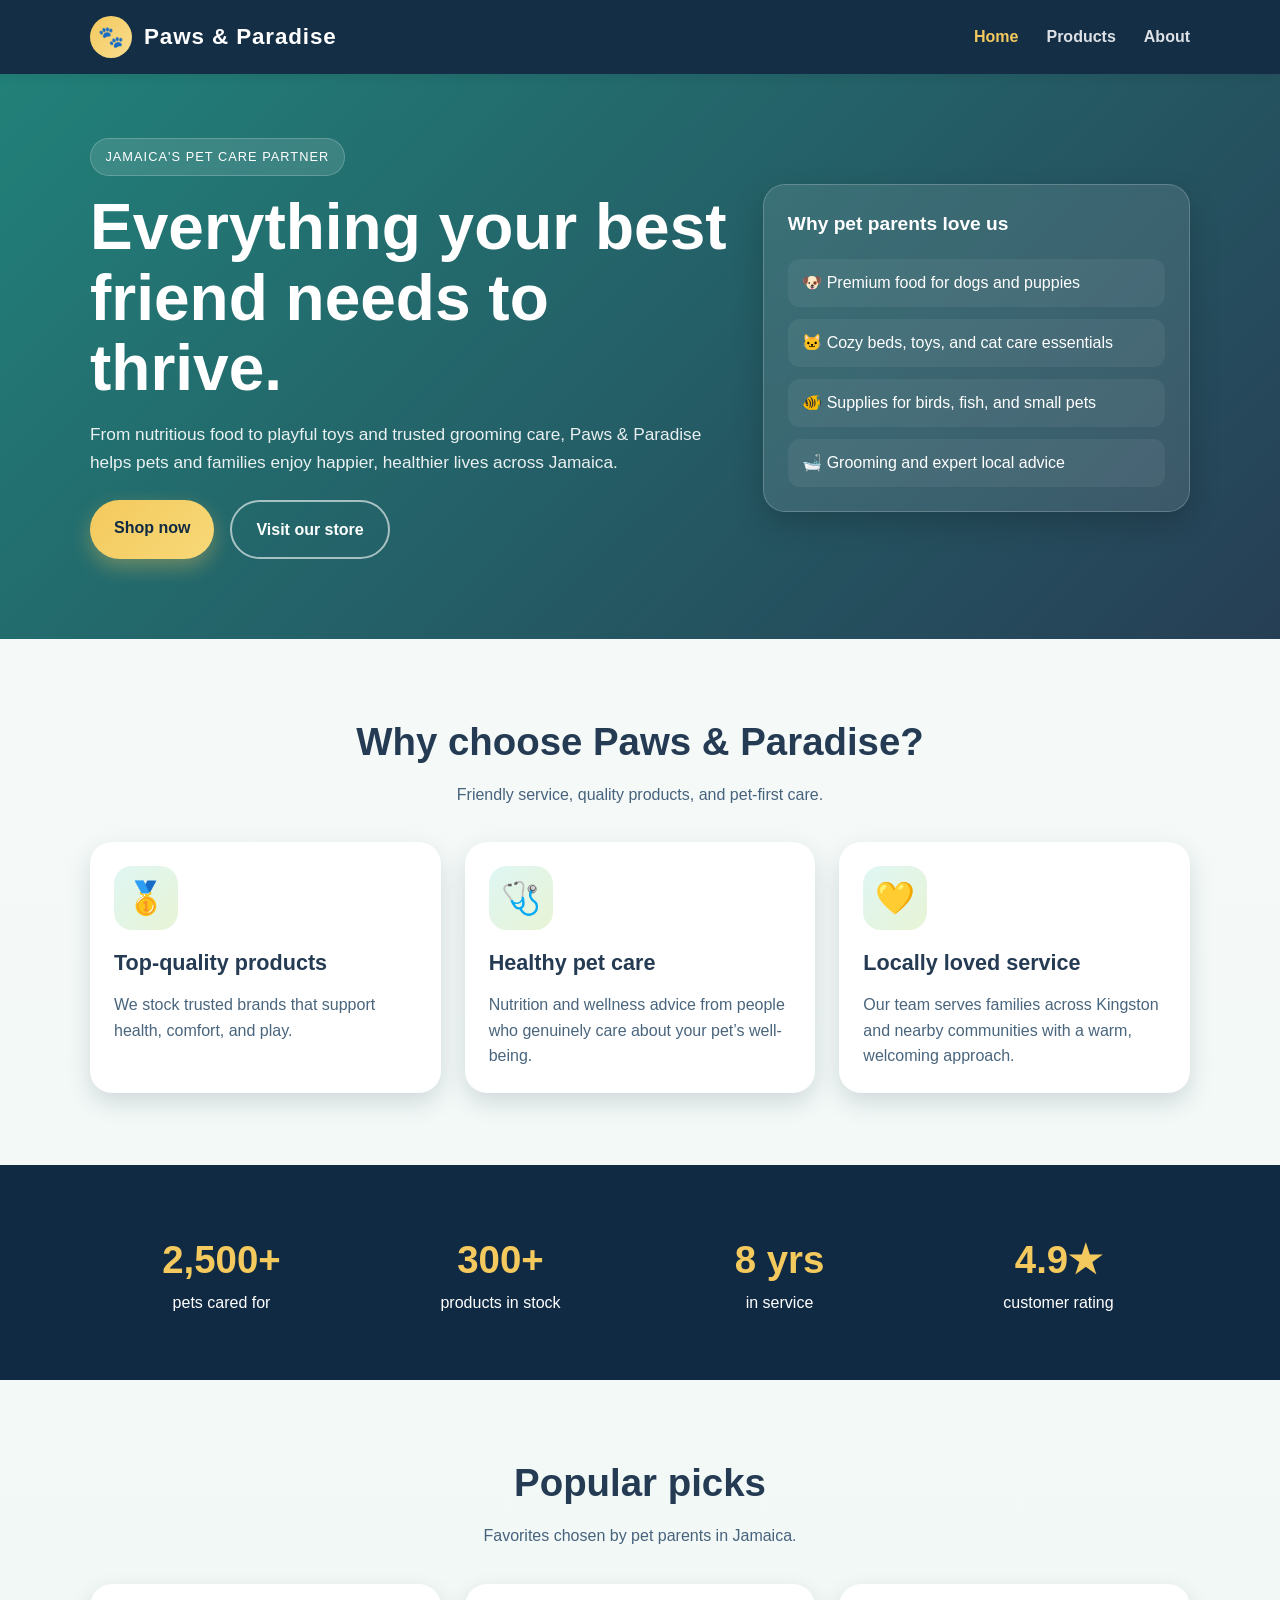
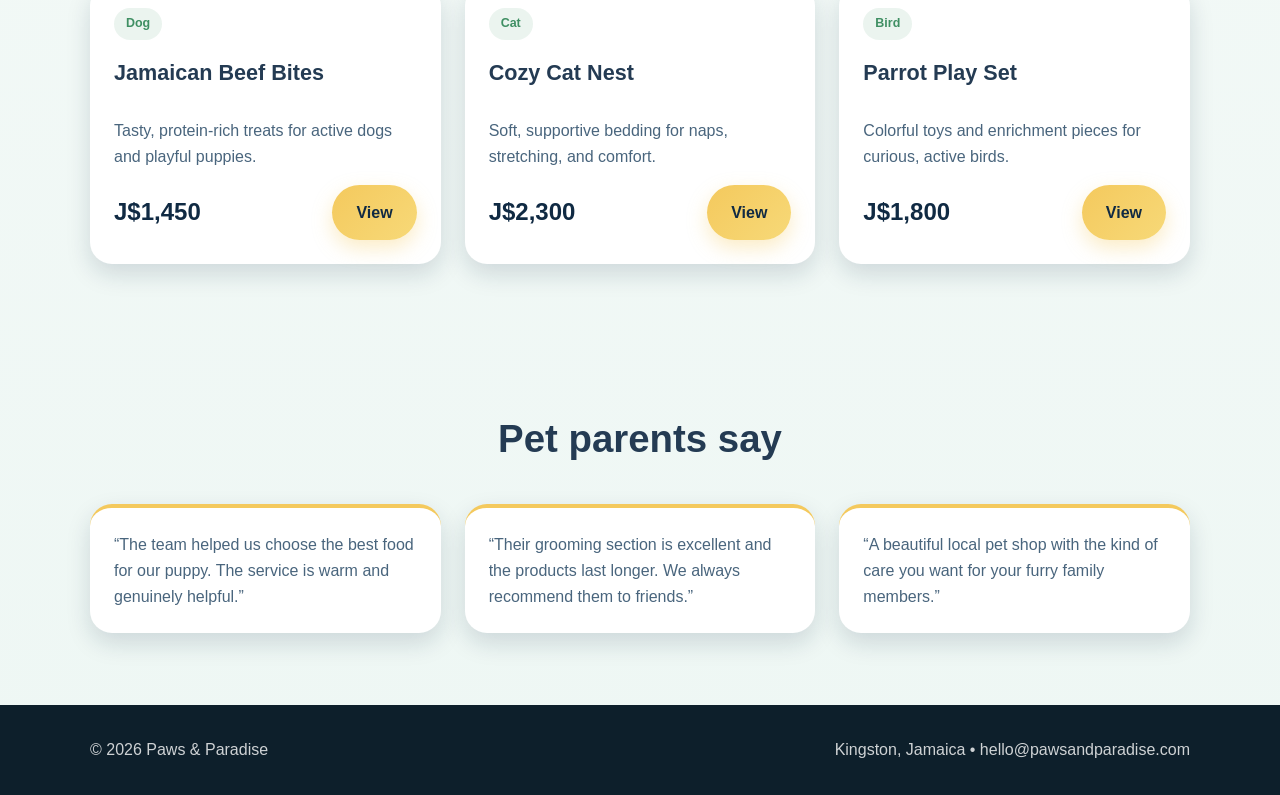
==== index.html @ 12fdba28 "first commit" ====
<!DOCTYPE html>
<html lang="en">
  <head>
    <meta charset="UTF-8" />
    <meta name="viewport" content="width=device-width, initial-scale=1.0" />
    <title>Paws & Paradise | Pet Store in Jamaica</title>
    <meta
      name="description"
      content="Paws & Paradise is a friendly pet store in Jamaica offering food, accessories, grooming, and expert care for dogs, cats, and small pets."
    />
    <link rel="stylesheet" href="styles.css" />
  </head>
  <body>
    <header class="site-header">
      <div class="container navbar">
        <a href="index.html" class="brand" aria-label="Paws and Paradise home">
          <span class="brand-mark">🐾</span>
          <span>Paws & Paradise</span>
        </a>

        <nav class="nav-links" aria-label="Main navigation">
          <a href="index.html" class="active">Home</a>
          <a href="products.html">Products</a>
          <a href="about.html">About</a>
        </nav>
      </div>
    </header>

    <main>
      <section class="hero">
        <div class="container hero-grid">
          <div>
            <span class="eyebrow">Jamaica's pet care partner</span>
            <h1>Everything your best friend needs to thrive.</h1>
            <p>
              From nutritious food to playful toys and trusted grooming care,
              Paws & Paradise helps pets and families enjoy happier, healthier
              lives across Jamaica.
            </p>
            <div class="hero-actions">
              <a href="products.html" class="btn btn-primary">Shop now</a>
              <a href="about.html" class="btn btn-secondary">Visit our store</a>
            </div>
          </div>

          <aside class="hero-card" aria-label="Pet care highlights">
            <h3>Why pet parents love us</h3>
            <ul>
              <li>🐶 Premium food for dogs and puppies</li>
              <li>🐱 Cozy beds, toys, and cat care essentials</li>
              <li>🐠 Supplies for birds, fish, and small pets</li>
              <li>🛁 Grooming and expert local advice</li>
            </ul>
          </aside>
        </div>
      </section>

      <section class="main-section">
        <div class="container">
          <div class="section-title">
            <h2>Why choose Paws & Paradise?</h2>
            <p>Friendly service, quality products, and pet-first care.</p>
          </div>

          <div class="feature-grid">
            <article class="feature-card">
              <div class="feature-icon">🥇</div>
              <h3>Top-quality products</h3>
              <p>
                We stock trusted brands that support health, comfort, and play.
              </p>
            </article>

            <article class="feature-card">
              <div class="feature-icon">🩺</div>
              <h3>Healthy pet care</h3>
              <p>
                Nutrition and wellness advice from people who genuinely care about
                your pet’s well-being.
              </p>
            </article>

            <article class="feature-card">
              <div class="feature-icon">💛</div>
              <h3>Locally loved service</h3>
              <p>
                Our team serves families across Kingston and nearby communities with
                a warm, welcoming approach.
              </p>
            </article>
          </div>
        </div>
      </section>

      <section class="stats">
        <div class="container stats-grid">
          <div class="stat-box">
            <strong>2,500+</strong>
            pets cared for
          </div>
          <div class="stat-box">
            <strong>300+</strong>
            products in stock
          </div>
          <div class="stat-box">
            <strong>8 yrs</strong>
            in service
          </div>
          <div class="stat-box">
            <strong>4.9★</strong>
            customer rating
          </div>
        </div>
      </section>

      <section class="main-section">
        <div class="container">
          <div class="section-title">
            <h2>Popular picks</h2>
            <p>Favorites chosen by pet parents in Jamaica.</p>
          </div>

          <div class="product-grid">
            <article class="product-card">
              <span class="badge">Dog</span>
              <h3>Jamaican Beef Bites</h3>
              <p>Tasty, protein-rich treats for active dogs and playful puppies.</p>
              <div class="price-row">
                <span class="price">J$1,450</span>
                <a href="products.html" class="btn btn-primary">View</a>
              </div>
            </article>

            <article class="product-card">
              <span class="badge">Cat</span>
              <h3>Cozy Cat Nest</h3>
              <p>Soft, supportive bedding for naps, stretching, and comfort.</p>
              <div class="price-row">
                <span class="price">J$2,300</span>
                <a href="products.html" class="btn btn-primary">View</a>
              </div>
            </article>

            <article class="product-card">
              <span class="badge">Bird</span>
              <h3>Parrot Play Set</h3>
              <p>Colorful toys and enrichment pieces for curious, active birds.</p>
              <div class="price-row">
                <span class="price">J$1,800</span>
                <a href="products.html" class="btn btn-primary">View</a>
              </div>
            </article>
          </div>
        </div>
      </section>

      <section class="main-section">
        <div class="container">
          <div class="section-title">
            <h2>Pet parents say</h2>
          </div>

          <div class="quote-block">
            <article class="testimonial">
              <p>
                “The team helped us choose the best food for our puppy. The service
                is warm and genuinely helpful.”
              </p>
            </article>

            <article class="testimonial">
              <p>
                “Their grooming section is excellent and the products last longer.
                We always recommend them to friends.”
              </p>
            </article>

            <article class="testimonial">
              <p>
                “A beautiful local pet shop with the kind of care you want for your
                furry family members.”
              </p>
            </article>
          </div>
        </div>
      </section>
    </main>

    <footer class="site-footer">
      <div class="container footer-inner">
        <div>© 2026 Paws & Paradise</div>
        <div>Kingston, Jamaica • hello@pawsandparadise.com</div>
      </div>
    </footer>
  </body>
</html>
---- styles.css ----
:root {
  --navy: #102a43;
  --teal: #0f766e;
  --green: #3f8f63;
  --gold: #f4c95d;
  --cream: #f9f7f1;
  --white: #ffffff;
  --text: #243b53;
  --shadow: rgba(16, 42, 67, 0.15);
}

* {
  box-sizing: border-box;
}

html {
  scroll-behavior: smooth;
}

body {
  margin: 0;
  font-family: Arial, Helvetica, sans-serif;
  color: var(--text);
  background: linear-gradient(180deg, #f8fbfa 0%, #eef7f4 100%);
  line-height: 1.6;
}

a {
  color: inherit;
  text-decoration: none;
}

img {
  max-width: 100%;
  display: block;
}

.container {
  width: min(1100px, 90%);
  margin: 0 auto;
}

.site-header {
  background: rgba(16, 42, 67, 0.98);
  color: var(--white);
  position: sticky;
  top: 0;
  z-index: 10;
  box-shadow: 0 2px 12px rgba(0, 0, 0, 0.08);
}

.navbar {
  display: flex;
  align-items: center;
  justify-content: space-between;
  min-height: 74px;
}

.brand {
  display: flex;
  align-items: center;
  gap: 12px;
  font-size: 1.4rem;
  font-weight: 700;
  letter-spacing: 0.04em;
}

.brand-mark {
  width: 42px;
  height: 42px;
  border-radius: 50%;
  background: linear-gradient(135deg, var(--gold), #f9dd8f);
  display: grid;
  place-items: center;
  color: var(--navy);
  font-size: 1.3rem;
}

.nav-links {
  display: flex;
  gap: 28px;
  align-items: center;
  flex-wrap: wrap;
}

.nav-links a {
  color: rgba(255, 255, 255, 0.86);
  font-weight: 600;
  transition: color 0.2s ease;
}

.nav-links a:hover,
.nav-links a.active {
  color: var(--gold);
}

.btn {
  display: inline-block;
  border: none;
  border-radius: 999px;
  padding: 0.9rem 1.5rem;
  font-weight: 700;
  cursor: pointer;
  transition: transform 0.2s ease, box-shadow 0.2s ease;
}

.btn:hover {
  transform: translateY(-2px);
}

.btn-primary {
  background: linear-gradient(135deg, var(--gold), #f7d978);
  color: var(--navy);
  box-shadow: 0 8px 20px rgba(244, 201, 93, 0.35);
}

.btn-secondary {
  background: transparent;
  color: var(--white);
  border: 2px solid rgba(255, 255, 255, 0.6);
}

.hero {
  background: linear-gradient(135deg, rgba(15, 118, 110, 0.92), rgba(16, 42, 67, 0.9)),
    url('https://images.unsplash.com/photo-1517849845537-4d257902454a?auto=format&fit=crop&w=1200&q=80') center/cover no-repeat;
  color: var(--white);
  padding: 4rem 0 5rem;
}

.hero-grid {
  display: grid;
  grid-template-columns: 1.2fr 0.8fr;
  align-items: center;
  gap: 2rem;
}

.eyebrow {
  display: inline-block;
  background: rgba(255, 255, 255, 0.12);
  border: 1px solid rgba(255, 255, 255, 0.2);
  padding: 0.5rem 0.9rem;
  border-radius: 999px;
  font-size: 0.8rem;
  letter-spacing: 0.08em;
  text-transform: uppercase;
}

.hero h1,
.page-header h1 {
  font-size: clamp(2.4rem, 5vw, 4.2rem);
  line-height: 1.1;
  margin: 1rem 0 1rem;
}

.hero p {
  font-size: 1.08rem;
  color: rgba(255, 255, 255, 0.9);
  max-width: 620px;
}

.hero-actions {
  display: flex;
  flex-wrap: wrap;
  gap: 1rem;
  margin-top: 1.5rem;
}

.hero-card {
  background: rgba(255, 255, 255, 0.1);
  border: 1px solid rgba(255, 255, 255, 0.2);
  border-radius: 22px;
  padding: 1.5rem;
  backdrop-filter: blur(6px);
  box-shadow: 0 12px 30px rgba(0, 0, 0, 0.18);
}

.hero-card h3 {
  margin-top: 0;
  font-size: 1.2rem;
}

.hero-card ul {
  list-style: none;
  padding: 0;
  margin: 0;
  display: grid;
  gap: 0.75rem;
}

.hero-card li {
  display: flex;
  align-items: center;
  gap: 0.7rem;
  background: rgba(255, 255, 255, 0.06);
  padding: 0.7rem 0.9rem;
  border-radius: 12px;
}

.main-section {
  padding: 4.5rem 0;
}

.section-title {
  text-align: center;
  margin-bottom: 2.2rem;
}

.section-title h2 {
  margin: 0 0 0.6rem;
  font-size: clamp(2rem, 3vw, 3rem);
}

.section-title p {
  margin: 0;
  color: #47627d;
}

.feature-grid,
.product-grid,
.info-grid {
  display: grid;
  grid-template-columns: repeat(3, minmax(0, 1fr));
  gap: 1.5rem;
}

.feature-card,
.product-card,
.info-card,
.testimonial {
  background: var(--white);
  border-radius: 22px;
  box-shadow: 0 10px 24px var(--shadow);
  padding: 1.5rem;
}

.feature-icon {
  width: 64px;
  height: 64px;
  border-radius: 18px;
  display: grid;
  place-items: center;
  background: linear-gradient(135deg, #dff6f4, #e7f4d4);
  font-size: 2rem;
  margin-bottom: 1rem;
}

.feature-card h3,
.product-card h3,
.info-card h3 {
  margin: 0 0 0.7rem;
  font-size: 1.35rem;
}

.feature-card p,
.product-card p,
.info-card p,
.testimonial p {
  margin: 0;
  color: #49657d;
}

.product-card {
  display: flex;
  flex-direction: column;
  gap: 1rem;
}

.badge {
  display: inline-flex;
  align-self: flex-start;
  padding: 0.4rem 0.75rem;
  border-radius: 999px;
  background: rgba(63, 143, 99, 0.1);
  color: var(--green);
  font-size: 0.78rem;
  font-weight: 700;
}

.product-card .price-row {
  display: flex;
  justify-content: space-between;
  align-items: center;
  margin-top: auto;
}

.price {
  font-size: 1.5rem;
  font-weight: 800;
  color: var(--navy);
}

.stats {
  background: var(--navy);
  color: var(--white);
  padding: 3rem 0;
}

.stats-grid {
  display: grid;
  grid-template-columns: repeat(4, minmax(0, 1fr));
  gap: 1rem;
}

.stat-box {
  text-align: center;
  padding: 1rem;
}

.stat-box strong {
  display: block;
  font-size: clamp(2rem, 3vw, 2.8rem);
  color: var(--gold);
}

.quote-block {
  display: grid;
  grid-template-columns: repeat(3, minmax(0, 1fr));
  gap: 1.5rem;
}

.testimonial {
  border-top: 4px solid var(--gold);
}

.page-header {
  background: linear-gradient(135deg, rgba(15, 118, 110, 0.92), rgba(16, 42, 67, 0.9));
  color: var(--white);
  padding: 4rem 0 3rem;
  text-align: center;
}

.page-header p {
  margin: 0 auto;
  max-width: 700px;
  color: rgba(255, 255, 255, 0.85);
  font-size: 1.1rem;
}

.catalog-toolbar {
  display: flex;
  justify-content: space-between;
  align-items: center;
  margin: 2rem 0 1.4rem;
  gap: 1rem;
  flex-wrap: wrap;
}

.filter-tags {
  display: flex;
  gap: 0.7rem;
  flex-wrap: wrap;
}

.filter-tags span {
  background: #e8f4ef;
  color: var(--teal);
  padding: 0.5rem 0.8rem;
  border-radius: 999px;
  font-size: 0.82rem;
  font-weight: 700;
}

.about-layout {
  display: grid;
  grid-template-columns: 1.1fr 0.9fr;
  gap: 2rem;
  align-items: center;
}

.story-box,
.visit-card {
  background: var(--white);
  border-radius: 28px;
  box-shadow: 0 10px 24px var(--shadow);
  padding: 2rem;
}

.story-box h3,
.visit-card h3 {
  font-size: 2rem;
  margin-top: 0;
}

.contact-list {
  list-style: none;
  padding: 0;
  margin: 1.5rem 0 0;
  display: grid;
  gap: 0.9rem;
}

.contact-list li {
  display: flex;
  align-items: center;
  gap: 0.8rem;
  padding: 0.7rem 0.9rem;
  background: #f2f8f7;
  border-radius: 12px;
  color: var(--navy);
  font-weight: 600;
}

.site-footer {
  background: #0d1f2b;
  color: rgba(255, 255, 255, 0.8);
  padding: 2rem 0;
}

.footer-inner {
  display: flex;
  justify-content: space-between;
  align-items: center;
  gap: 1rem;
  flex-wrap: wrap;
}

@media (max-width: 900px) {
  .hero-grid,
  .feature-grid,
  .product-grid,
  .info-grid,
  .quote-block,
  .stats-grid,
  .about-layout {
    grid-template-columns: 1fr;
  }

  .navbar {
    flex-direction: column;
    justify-content: center;
    gap: 1rem;
    padding: 1rem 0;
  }

  .nav-links {
    justify-content: center;
  }
}

@media (max-width: 540px) {
  .hero {
    padding-top: 3rem;
  }

  .hero-actions {
    flex-direction: column;
    align-items: stretch;
  }

  .btn {
    width: 100%;
    text-align: center;
  }
}
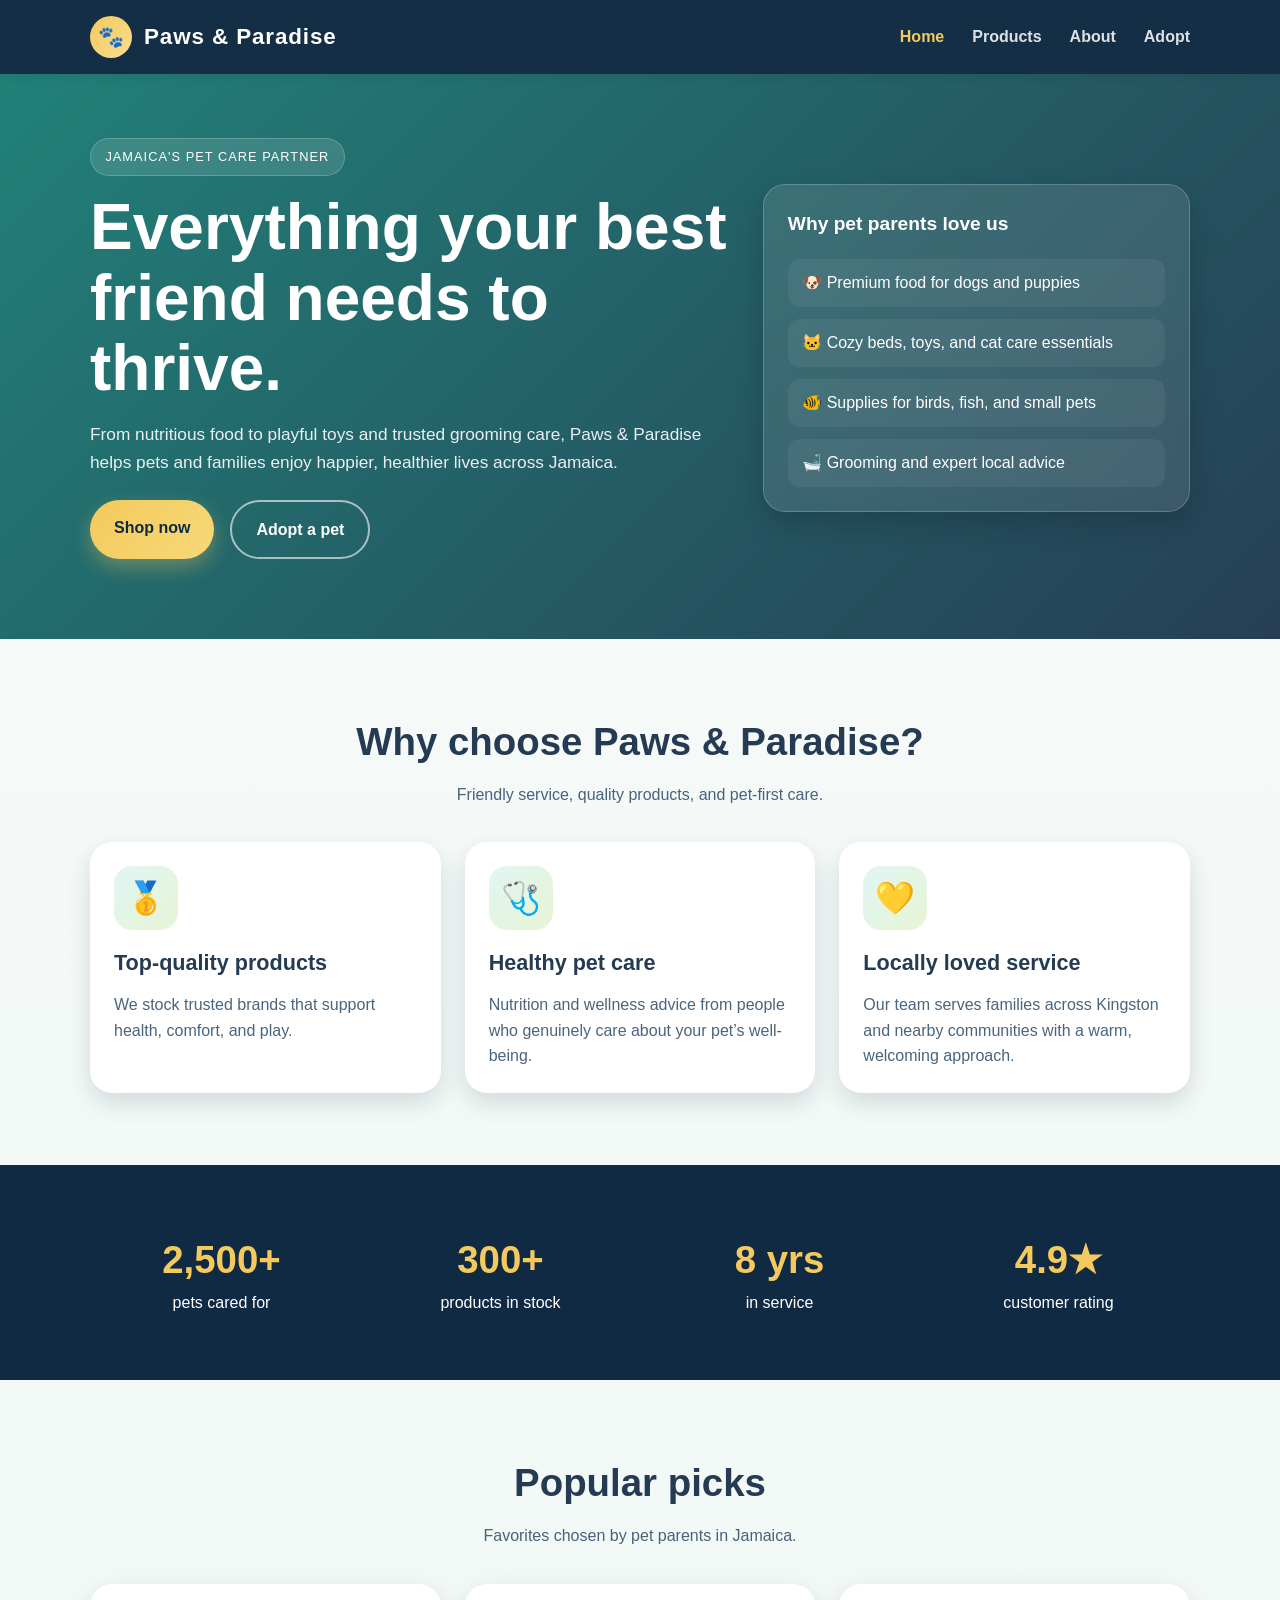
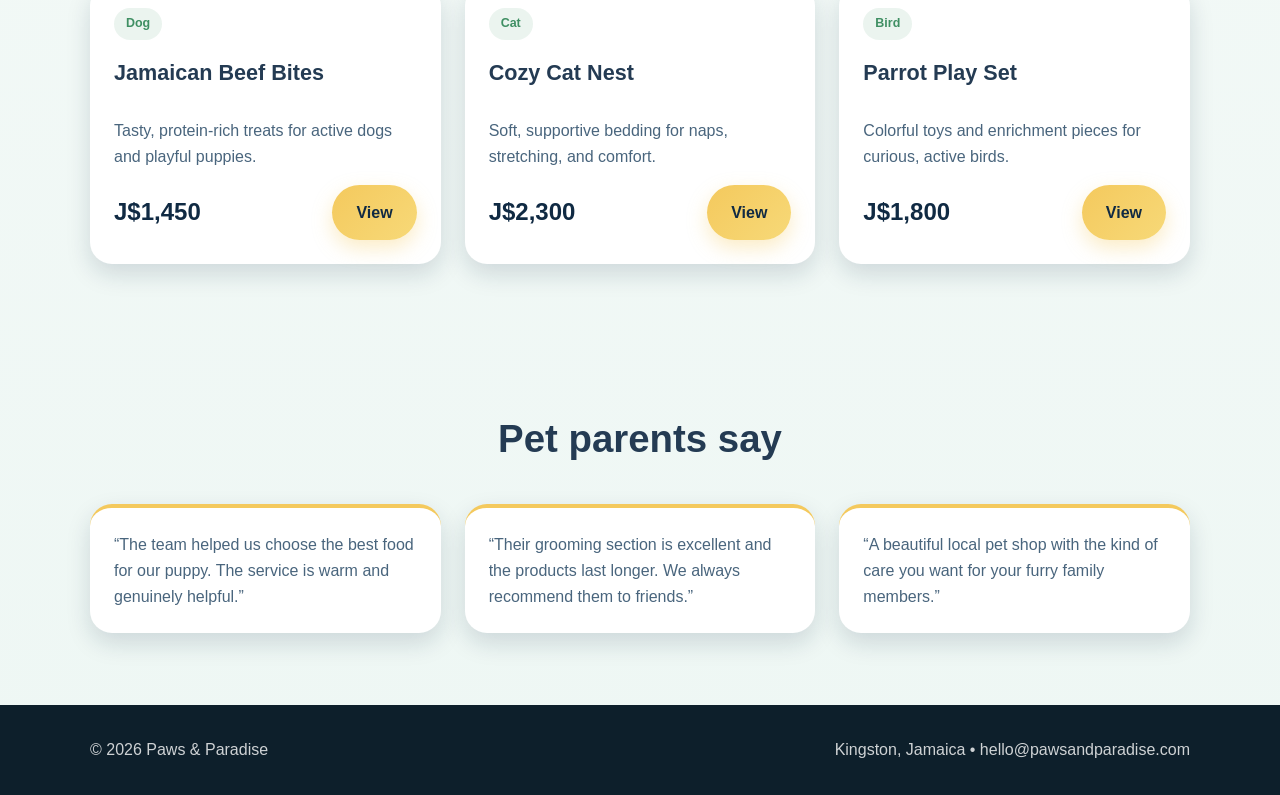
==== commit ddcfeb0b: "Added a page about adoptions options" ====
--- a/index.html
+++ b/index.html
@@ -22,6 +22,7 @@
           <a href="index.html" class="active">Home</a>
           <a href="products.html">Products</a>
           <a href="about.html">About</a>
+          <a href="adopt.html">Adopt</a>
         </nav>
       </div>
     </header>
@@ -39,7 +40,7 @@
             </p>
             <div class="hero-actions">
               <a href="products.html" class="btn btn-primary">Shop now</a>
-              <a href="about.html" class="btn btn-secondary">Visit our store</a>
+              <a href="adopt.html" class="btn btn-secondary">Adopt a pet</a>
             </div>
           </div>
 
--- a/styles.css
+++ b/styles.css
@@ -398,6 +398,67 @@
   border-radius: 12px;
   color: var(--navy);
   font-weight: 600;
+}
+
+.adoption-layout,
+.step-grid,
+.pet-grid {
+  display: grid;
+  gap: 1.5rem;
+}
+
+.adoption-layout {
+  grid-template-columns: 1.1fr 0.9fr;
+  align-items: center;
+}
+
+.cta-row {
+  display: flex;
+  flex-wrap: wrap;
+  gap: 1rem;
+  margin-top: 1.5rem;
+}
+
+.btn-secondary-dark {
+  background: transparent;
+  color: var(--navy);
+  border: 2px solid rgba(16, 42, 67, 0.2);
+}
+
+.adoption-card {
+  background: linear-gradient(180deg, #ffffff 0%, #edf9f4 100%);
+}
+
+.pet-grid {
+  grid-template-columns: repeat(3, minmax(0, 1fr));
+}
+
+.pet-card {
+  background: var(--white);
+  border-radius: 22px;
+  box-shadow: 0 10px 24px var(--shadow);
+  padding: 1.5rem;
+}
+
+.pet-card h3 {
+  margin: 0.8rem 0 0.7rem;
+  font-size: 1.6rem;
+}
+
+.pet-card p,
+.pet-card li {
+  color: #49657d;
+}
+
+.pet-card ul {
+  padding-left: 1.2rem;
+  margin: 1rem 0 0;
+  display: grid;
+  gap: 0.4rem;
+}
+
+.step-grid {
+  grid-template-columns: repeat(3, minmax(0, 1fr));
 }
 
 .site-footer {
